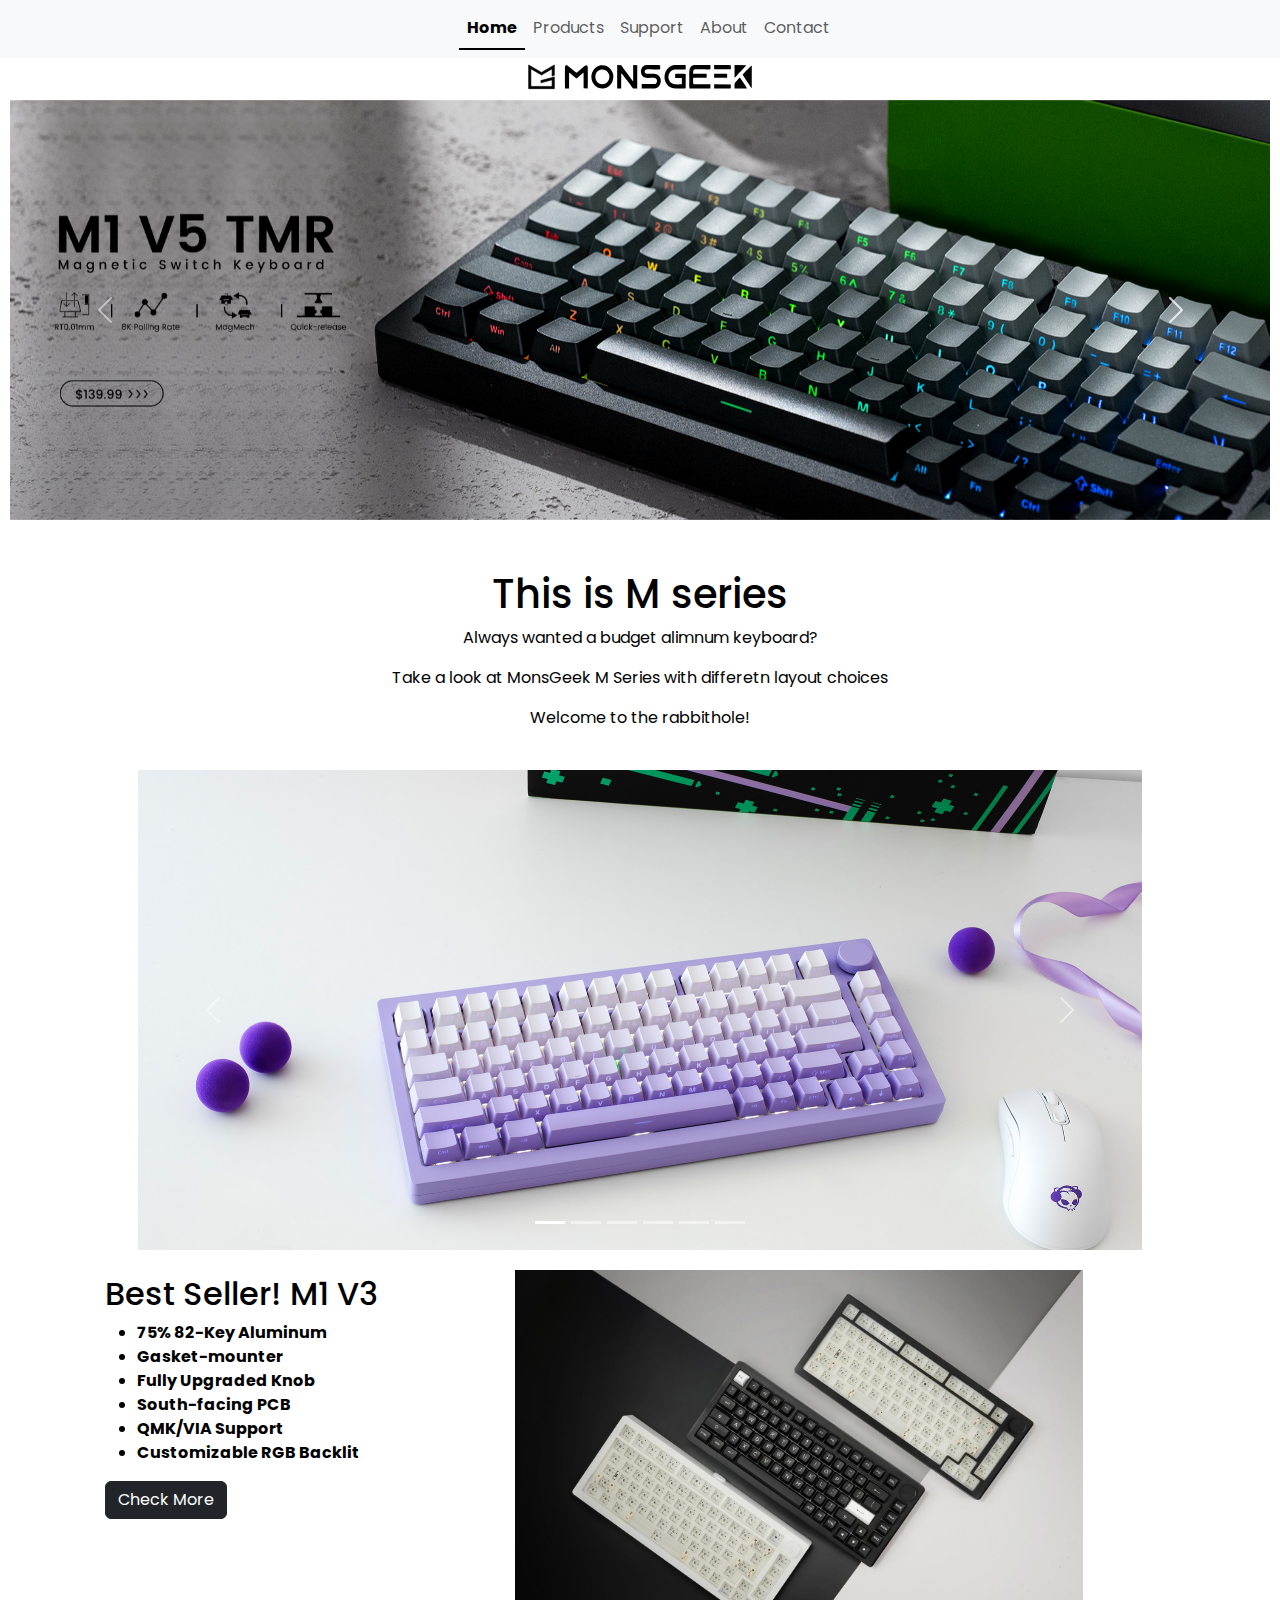
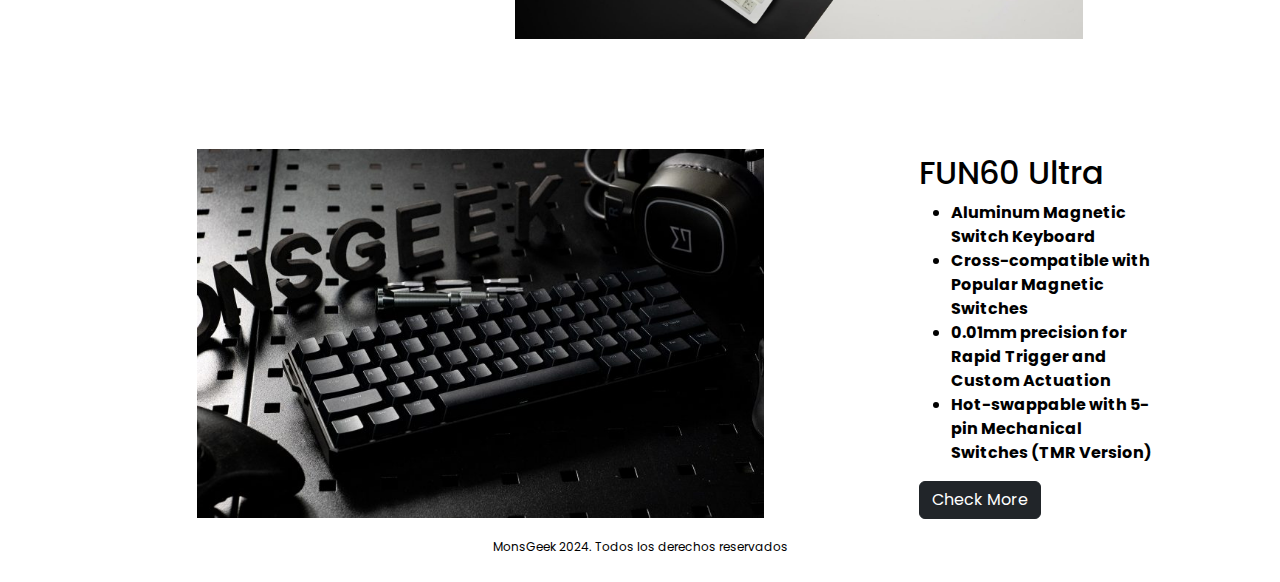
==== index.html @ 3d8e10d7 "first commit" ====
<!DOCTYPE html>
<html lang="en">

<head>
    <meta charset="UTF-8" />
    <meta name="viewport" content="width=device-width, initial-scale=1.0" />
    <meta name="description" content="Teclados mecanicos de aluminuo" />
    <meta name="keywords" content="Teclado, mecanico, switches, Hot-swappable, MonsGeek" />
    <!-- Link css -->
    <link rel="stylesheet" href="./css/style.css" />
    <!-- Fonts -->
    <link rel="preconnect" href="https://fonts.googleapis.com" />
    <link rel="preconnect" href="https://fonts.gstatic.com" crossorigin />
    <link
        href="https://fonts.googleapis.com/css2?family=Poppins:ital,wght@0,100;0,200;0,300;0,400;0,500;0,600;0,700;0,800;0,900;1,100;1,200;1,300;1,400;1,500;1,600;1,700;1,800;1,900&display=swap"
        rel="stylesheet" />
    <!-- Link al css de bootstrap -->
    <link href="https://cdn.jsdelivr.net/npm/bootstrap@5.3.3/dist/css/bootstrap.min.css" rel="stylesheet"
        integrity="sha384-QWTKZyjpPEjISv5WaRU9OFeRpok6YctnYmDr5pNlyT2bRjXh0JMhjY6hW+ALEwIH" crossorigin="anonymous" />

    <title>MonsGeek</title>
</head>

<body>
    <!-- Banner principal -->
    <header>
        <img class="logo" src="./img/logo.svg" alt="MonsGeek" />

        <!-- Barra de navegacion -->
        <nav class="navbar navbar-expand-lg bg-body-tertiary fixed-top nav-underline">
            <div class="container-fluid">
                <a class="navbar-brand" href="#"></a>
                <button class="navbar-toggler" type="button" data-bs-toggle="collapse" data-bs-target="#navbarNav"
                    aria-controls="navbarNav" aria-expanded="false" aria-label="Toggle navigation">
                    <span class="navbar-toggler-icon"></span>
                </button>
                <div class="collapse navbar-collapse justify-content-center" id="navbarNav">
                    <ul class="navbar-nav">
                        <li class="nav-item">
                            <a class="nav-link active" aria-current="page" href="./index.html">Home</a>
                        </li>
                        <li class="nav-item">
                            <a class="nav-link" href="./pages/products.html">Products</a>
                        </li>
                        <li class="nav-item">
                            <a class="nav-link" href="./pages/support.html">Support</a>
                        </li>
                        <li class="nav-item">
                            <a class="nav-link" href="./pages/about.html">About</a>
                        </li>
                        <li class="nav-item">
                            <a class="nav-link" href="./pages/contact.html">Contact</a>
                        </li>
                    </ul>
                </div>
            </div>
        </nav>
    </header>

    <!-- Contenido principal -->
    <main>
        <div class="banner">
            <div id="carouselExampleRide" class="carousel slide" data-bs-ride="carousel">
                <div class="carousel-inner">
                    <div class="carousel-item active">
                        <img src="./img/carrousel-1.jpg" class="d-block w-100" alt="Teclado MonsGeek M1 V5 TMR" />
                    </div>
                    <div class="carousel-item">
                        <img src="./img/carrousel-1-2.jpg" class="d-block w-100" alt="Teclado MonsGeek FUN60" />
                    </div>
                    <div class="carousel-item">
                        <img src="./img/carrousel-1-3.jpg" class="d-block w-100" alt="Teclado MonsGeek M1 V5 blanco" />
                    </div>
                    <div class="carousel-item">
                        <img src="./img/carrousel-1-4.jpg" class="d-block w-100"
                            alt="Teclado MonsGeek barebones oferta 15%" />
                    </div>
                </div>
                <button class="carousel-control-prev" type="button" data-bs-target="#carouselExampleRide"
                    data-bs-slide="prev">
                    <span class="carousel-control-prev-icon" aria-hidden="true"></span>
                    <span class="visually-hidden">Previous</span>
                </button>
                <button class="carousel-control-next" type="button" data-bs-target="#carouselExampleRide"
                    data-bs-slide="next">
                    <span class="carousel-control-next-icon" aria-hidden="true"></span>
                    <span class="visually-hidden">Next</span>
                </button>
                <button class="carousel-control-next" type="button" data-bs-target="#carouselExampleRide"
                    data-bs-slide="next">
                    <span class="carousel-control-next-icon" aria-hidden="true"></span>
                    <span class="visually-hidden">Next</span>
                </button>
            </div>
        </div>
        <div class="container">
            <div class="item-1">
                <h1>This is M series</h1>
                <p>Always wanted a budget alimnum keyboard?</p>
                <p>Take a look at MonsGeek M Series with differetn layout choices</p>
                <p>Welcome to the rabbithole!</p>
            </div>
            <div class="item-2">
                <div id="carouselExampleIndicators" class="carousel slide">
                    <div class="carousel-indicators">
                        <button type="button" data-bs-target="#carouselExampleIndicators" data-bs-slide-to="0"
                            class="active" aria-current="true" aria-label="Slide 1"></button>
                        <button type="button" data-bs-target="#carouselExampleIndicators" data-bs-slide-to="1"
                            aria-label="Slide 2"></button>
                        <button type="button" data-bs-target="#carouselExampleIndicators" data-bs-slide-to="2"
                            aria-label="Slide 3"></button>
                        <button type="button" data-bs-target="#carouselExampleIndicators" data-bs-slide-to="3"
                            aria-label="Slide 4"></button>
                        <button type="button" data-bs-target="#carouselExampleIndicators" data-bs-slide-to="4"
                            aria-label="Slide 5"></button>
                        <button type="button" data-bs-target="#carouselExampleIndicators" data-bs-slide-to="5"
                            aria-label="Slide 6"></button>
                    </div>
                    <div class="carousel-inner">
                        <div class="carousel-item active">
                            <img src="./img/carrousel-2.jpg" class="d-block w-100" alt="teclado MonsGeek violeta" />
                        </div>
                        <div class="carousel-item">
                            <img src="./img/carrousel-2-2.jpg" class="d-block w-100"
                                alt="Teclado MonsGeek keycaps multicolor" />
                        </div>
                        <div class="carousel-item">
                            <img src="./img/carrousel-2-3.jpg" class="d-block w-100"
                                alt=" Teclado MonsGeek violeta keycaps multicolor" />
                        </div>
                        <div class="carousel-item">
                            <img src="./img/carrousel-2-4.jpg" class="d-block w-100"
                                alt=" Teclado MonsGeek plateado keycaps multicolor" />
                        </div>
                        <div class="carousel-item">
                            <img src="./img/carrousel-2-5.jpg" class="d-block w-100"
                                alt=" Teclado MonsGeek negro ergonomico" />
                        </div>
                        <div class="carousel-item">
                            <img src="./img/carrousel-2-6.jpg" class="d-block w-100"
                                alt=" Teclado MonsGeek negro keycaps fade" />
                        </div>
                    </div>
                    <button class="carousel-control-prev" type="button" data-bs-target="#carouselExampleIndicators"
                        data-bs-slide="prev">
                        <span class="carousel-control-prev-icon" aria-hidden="true"></span>
                        <span class="visually-hidden">Previous</span>
                    </button>
                    <button class="carousel-control-next" type="button" data-bs-target="#carouselExampleIndicators"
                        data-bs-slide="next">
                        <span class="carousel-control-next-icon" aria-hidden="true"></span>
                        <span class="visually-hidden">Next</span>
                    </button>
                </div>
            </div>

            <div class="item-4">
                <h2>Best Seller! M1 V3</h2>
                <ul class="listas">
                    <li>75% 82-Key Aluminum</li>
                    <li>Gasket-mounter</li>
                    <li>Fully Upgraded Knob</li>
                    <li>South-facing PCB</li>
                    <li>QMK/VIA Support</li>
                    <li>Customizable RGB Backlit</li>
                </ul>
                <button type="submit" class="btn btn-dark">Check More</button>
            </div>
            <div class="item-3">
                <img src="./img/image-home1.jpg" alt="tres teclados" />
            </div>

            <div class="item-6 w-75">
                <h2>FUN60 Ultra</h2>
                <ul class="listas">
                    <li>Aluminum Magnetic Switch Keyboard</li>
                    <li>Cross-compatible with Popular Magnetic Switches</li>
                    <li>0.01mm precision for Rapid Trigger and Custom Actuation</li>
                    <li>Hot-swappable with 5-pin Mechanical Switches (TMR Version)</li>
                </ul>
                <button type="submit" class="btn btn-dark">Check More</button>
            </div>
            <div class="item-5">
                <img src="./img/FUN60-Ultra-768x499.jpg" alt="Teclado MonsGeek FUN60 negro" />
            </div>
        </div>
    </main>

    <!-- Scrip de Bootstrap-->
    <script src="https://cdn.jsdelivr.net/npm/bootstrap@5.3.3/dist/js/bootstrap.bundle.min.js"
        integrity="sha384-YvpcrYf0tY3lHB60NNkmXc5s9fDVZLESaAA55NDzOxhy9GkcIdslK1eN7N6jIeHz"
        crossorigin="anonymous">
    </script>

    <!-- Script de JS -->
    <script src="./js/main.js"></script>

    <!-- Pie de pagina -->
    <footer>
        <p>MonsGeek 2024. Todos los derechos reservados</p>
    </footer>
</body>

</html>
---- css/style.css ----
body {
  background-color: #f5f5f6;
  padding-top: 70px;
  font-size: 16px;
  padding: 10px;
  margin: 30px;
}

img {
  width: 100%;
  height: auto;
  display: block;
  margin: auto;
}

header {
  text-align: center;
  padding-top: 40px;
}
header nav ul li a {
  color: #000000;
  text-decoration: none;
  font-size: 12px;
  background-color: #f5f5f6;
  font-family: "Poppins", serif;
  font-weight: 500;
}

main {
  text-align: center;
  color: #000000;
  font-family: "Poppins", serif;
  font-weight: 400;
}
main h1 {
  margin-top: 50px;
}
main h2 {
  margin-top: 25px;
}
main .form {
  text-align: start;
}
main .producto {
  width: 70%;
  width: 100%;
  height: auto;
}
main .video {
  display: block;
  margin: 50px auto;
  width: 300px 100%;
  height: 170px auto;
  margin-top: 50px;
}
main .item-3,
main .item-5 {
  padding: 20px;
}
main .item-4,
main .item-6 {
  font-weight: bold;
  justify-items: left;
  text-align: left;
}
main .listas {
  justify-items: left;
}
main .titulo {
  padding: 20px;
}
main .preguntas {
  text-align: left;
}

footer {
  color: #000000;
  font-family: "Poppins", serif;
  font-weight: 400;
  font-size: 12px;
  text-align: center;
}

@media (min-width: 600px) {
  img {
    width: 90%;
  }
  .logo {
    width: 30%;
  }
  .producto {
    width: 50%;
    height: 50%;
  }
  .video {
    width: 600px;
    height: 340px;
    margin-top: 50px;
  }
}
@media (min-width: 1024px) {
  img {
    width: 75%;
  }
  .logo {
    width: 20%;
  }
  .producto {
    width: 25%;
    height: 25%;
  }
  .productos-main {
    display: flex;
    justify-content: center;
    align-items: center;
    flex-direction: column;
  }
  .video {
    width: 1000px;
    height: 600px;
    margin-top: 50px;
  }
  .container {
    display: grid;
    grid-template-columns: repeat(7, 1fr);
    grid-template-rows: 250px repeat(2, 1fr);
    justify-items: center;
  }
  .container .item-1 {
    grid-column: 1/8;
  }
  .container .item-2 {
    grid-column: 1/8;
    justify-content: center;
    width: 90%;
  }
  .container .item-3 {
    grid-column: 3/8;
  }
  .container .item-4 {
    grid-column: 1/3;
  }
  .container .item-5 {
    grid-column: 1/6;
    grid-row: 4/6;
  }
  .container .item-6 {
    grid-column: 6/8;
  }
  .container .listas {
    justify-items: left;
  }
  .container .formulario {
    padding: 75px;
  }
}

/*# sourceMappingURL=style.css.map */
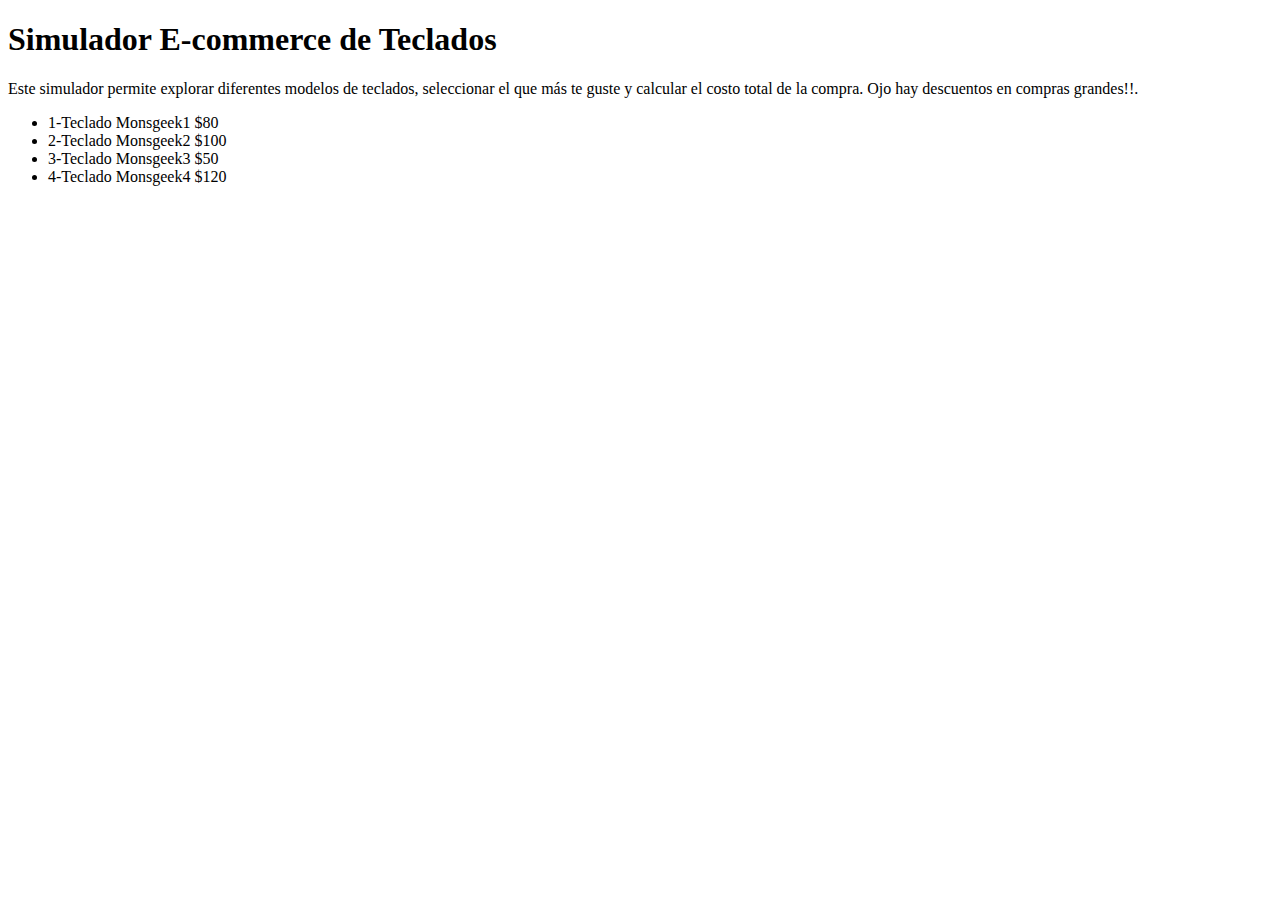
==== commit b4dec10f: "Simulador e-commerce" ====
--- a/index.html
+++ b/index.html
@@ -2,203 +2,29 @@
 <html lang="en">
 
 <head>
-    <meta charset="UTF-8" />
-    <meta name="viewport" content="width=device-width, initial-scale=1.0" />
-    <meta name="description" content="Teclados mecanicos de aluminuo" />
-    <meta name="keywords" content="Teclado, mecanico, switches, Hot-swappable, MonsGeek" />
-    <!-- Link css -->
-    <link rel="stylesheet" href="./css/style.css" />
-    <!-- Fonts -->
-    <link rel="preconnect" href="https://fonts.googleapis.com" />
-    <link rel="preconnect" href="https://fonts.gstatic.com" crossorigin />
-    <link
-        href="https://fonts.googleapis.com/css2?family=Poppins:ital,wght@0,100;0,200;0,300;0,400;0,500;0,600;0,700;0,800;0,900;1,100;1,200;1,300;1,400;1,500;1,600;1,700;1,800;1,900&display=swap"
-        rel="stylesheet" />
-    <!-- Link al css de bootstrap -->
-    <link href="https://cdn.jsdelivr.net/npm/bootstrap@5.3.3/dist/css/bootstrap.min.css" rel="stylesheet"
-        integrity="sha384-QWTKZyjpPEjISv5WaRU9OFeRpok6YctnYmDr5pNlyT2bRjXh0JMhjY6hW+ALEwIH" crossorigin="anonymous" />
-
-    <title>MonsGeek</title>
+    <meta charset="UTF-8">
+    <meta name="viewport" content="width=device-width, initial-scale=1.0">
+    <title>Monsgeek</title>
+    <script async src="simulador.js"></script>
 </head>
 
 <body>
-    <!-- Banner principal -->
-    <header>
-        <img class="logo" src="./img/logo.svg" alt="MonsGeek" />
+    <h1>Simulador E-commerce de Teclados</h1>
+    <p>
+        Este simulador permite explorar diferentes modelos de teclados, seleccionar el que más te guste y calcular el
+        costo total de la compra.
+        Ojo hay descuentos en compras grandes!!.
+    </p>
+    <p>
+    <ul>
+        <li>1-Teclado Monsgeek1 $80</li>
+        <li>2-Teclado Monsgeek2 $100</li>
+        <li>3-Teclado Monsgeek3 $50</li>
+        <li>4-Teclado Monsgeek4 $120</li>
+    </ul>
+    </p>
 
-        <!-- Barra de navegacion -->
-        <nav class="navbar navbar-expand-lg bg-body-tertiary fixed-top nav-underline">
-            <div class="container-fluid">
-                <a class="navbar-brand" href="#"></a>
-                <button class="navbar-toggler" type="button" data-bs-toggle="collapse" data-bs-target="#navbarNav"
-                    aria-controls="navbarNav" aria-expanded="false" aria-label="Toggle navigation">
-                    <span class="navbar-toggler-icon"></span>
-                </button>
-                <div class="collapse navbar-collapse justify-content-center" id="navbarNav">
-                    <ul class="navbar-nav">
-                        <li class="nav-item">
-                            <a class="nav-link active" aria-current="page" href="./index.html">Home</a>
-                        </li>
-                        <li class="nav-item">
-                            <a class="nav-link" href="./pages/products.html">Products</a>
-                        </li>
-                        <li class="nav-item">
-                            <a class="nav-link" href="./pages/support.html">Support</a>
-                        </li>
-                        <li class="nav-item">
-                            <a class="nav-link" href="./pages/about.html">About</a>
-                        </li>
-                        <li class="nav-item">
-                            <a class="nav-link" href="./pages/contact.html">Contact</a>
-                        </li>
-                    </ul>
-                </div>
-            </div>
-        </nav>
-    </header>
 
-    <!-- Contenido principal -->
-    <main>
-        <div class="banner">
-            <div id="carouselExampleRide" class="carousel slide" data-bs-ride="carousel">
-                <div class="carousel-inner">
-                    <div class="carousel-item active">
-                        <img src="./img/carrousel-1.jpg" class="d-block w-100" alt="Teclado MonsGeek M1 V5 TMR" />
-                    </div>
-                    <div class="carousel-item">
-                        <img src="./img/carrousel-1-2.jpg" class="d-block w-100" alt="Teclado MonsGeek FUN60" />
-                    </div>
-                    <div class="carousel-item">
-                        <img src="./img/carrousel-1-3.jpg" class="d-block w-100" alt="Teclado MonsGeek M1 V5 blanco" />
-                    </div>
-                    <div class="carousel-item">
-                        <img src="./img/carrousel-1-4.jpg" class="d-block w-100"
-                            alt="Teclado MonsGeek barebones oferta 15%" />
-                    </div>
-                </div>
-                <button class="carousel-control-prev" type="button" data-bs-target="#carouselExampleRide"
-                    data-bs-slide="prev">
-                    <span class="carousel-control-prev-icon" aria-hidden="true"></span>
-                    <span class="visually-hidden">Previous</span>
-                </button>
-                <button class="carousel-control-next" type="button" data-bs-target="#carouselExampleRide"
-                    data-bs-slide="next">
-                    <span class="carousel-control-next-icon" aria-hidden="true"></span>
-                    <span class="visually-hidden">Next</span>
-                </button>
-                <button class="carousel-control-next" type="button" data-bs-target="#carouselExampleRide"
-                    data-bs-slide="next">
-                    <span class="carousel-control-next-icon" aria-hidden="true"></span>
-                    <span class="visually-hidden">Next</span>
-                </button>
-            </div>
-        </div>
-        <div class="container">
-            <div class="item-1">
-                <h1>This is M series</h1>
-                <p>Always wanted a budget alimnum keyboard?</p>
-                <p>Take a look at MonsGeek M Series with differetn layout choices</p>
-                <p>Welcome to the rabbithole!</p>
-            </div>
-            <div class="item-2">
-                <div id="carouselExampleIndicators" class="carousel slide">
-                    <div class="carousel-indicators">
-                        <button type="button" data-bs-target="#carouselExampleIndicators" data-bs-slide-to="0"
-                            class="active" aria-current="true" aria-label="Slide 1"></button>
-                        <button type="button" data-bs-target="#carouselExampleIndicators" data-bs-slide-to="1"
-                            aria-label="Slide 2"></button>
-                        <button type="button" data-bs-target="#carouselExampleIndicators" data-bs-slide-to="2"
-                            aria-label="Slide 3"></button>
-                        <button type="button" data-bs-target="#carouselExampleIndicators" data-bs-slide-to="3"
-                            aria-label="Slide 4"></button>
-                        <button type="button" data-bs-target="#carouselExampleIndicators" data-bs-slide-to="4"
-                            aria-label="Slide 5"></button>
-                        <button type="button" data-bs-target="#carouselExampleIndicators" data-bs-slide-to="5"
-                            aria-label="Slide 6"></button>
-                    </div>
-                    <div class="carousel-inner">
-                        <div class="carousel-item active">
-                            <img src="./img/carrousel-2.jpg" class="d-block w-100" alt="teclado MonsGeek violeta" />
-                        </div>
-                        <div class="carousel-item">
-                            <img src="./img/carrousel-2-2.jpg" class="d-block w-100"
-                                alt="Teclado MonsGeek keycaps multicolor" />
-                        </div>
-                        <div class="carousel-item">
-                            <img src="./img/carrousel-2-3.jpg" class="d-block w-100"
-                                alt=" Teclado MonsGeek violeta keycaps multicolor" />
-                        </div>
-                        <div class="carousel-item">
-                            <img src="./img/carrousel-2-4.jpg" class="d-block w-100"
-                                alt=" Teclado MonsGeek plateado keycaps multicolor" />
-                        </div>
-                        <div class="carousel-item">
-                            <img src="./img/carrousel-2-5.jpg" class="d-block w-100"
-                                alt=" Teclado MonsGeek negro ergonomico" />
-                        </div>
-                        <div class="carousel-item">
-                            <img src="./img/carrousel-2-6.jpg" class="d-block w-100"
-                                alt=" Teclado MonsGeek negro keycaps fade" />
-                        </div>
-                    </div>
-                    <button class="carousel-control-prev" type="button" data-bs-target="#carouselExampleIndicators"
-                        data-bs-slide="prev">
-                        <span class="carousel-control-prev-icon" aria-hidden="true"></span>
-                        <span class="visually-hidden">Previous</span>
-                    </button>
-                    <button class="carousel-control-next" type="button" data-bs-target="#carouselExampleIndicators"
-                        data-bs-slide="next">
-                        <span class="carousel-control-next-icon" aria-hidden="true"></span>
-                        <span class="visually-hidden">Next</span>
-                    </button>
-                </div>
-            </div>
-
-            <div class="item-4">
-                <h2>Best Seller! M1 V3</h2>
-                <ul class="listas">
-                    <li>75% 82-Key Aluminum</li>
-                    <li>Gasket-mounter</li>
-                    <li>Fully Upgraded Knob</li>
-                    <li>South-facing PCB</li>
-                    <li>QMK/VIA Support</li>
-                    <li>Customizable RGB Backlit</li>
-                </ul>
-                <button type="submit" class="btn btn-dark">Check More</button>
-            </div>
-            <div class="item-3">
-                <img src="./img/image-home1.jpg" alt="tres teclados" />
-            </div>
-
-            <div class="item-6 w-75">
-                <h2>FUN60 Ultra</h2>
-                <ul class="listas">
-                    <li>Aluminum Magnetic Switch Keyboard</li>
-                    <li>Cross-compatible with Popular Magnetic Switches</li>
-                    <li>0.01mm precision for Rapid Trigger and Custom Actuation</li>
-                    <li>Hot-swappable with 5-pin Mechanical Switches (TMR Version)</li>
-                </ul>
-                <button type="submit" class="btn btn-dark">Check More</button>
-            </div>
-            <div class="item-5">
-                <img src="./img/FUN60-Ultra-768x499.jpg" alt="Teclado MonsGeek FUN60 negro" />
-            </div>
-        </div>
-    </main>
-
-    <!-- Scrip de Bootstrap-->
-    <script src="https://cdn.jsdelivr.net/npm/bootstrap@5.3.3/dist/js/bootstrap.bundle.min.js"
-        integrity="sha384-YvpcrYf0tY3lHB60NNkmXc5s9fDVZLESaAA55NDzOxhy9GkcIdslK1eN7N6jIeHz"
-        crossorigin="anonymous">
-    </script>
-
-    <!-- Script de JS -->
-    <script src="./js/main.js"></script>
-
-    <!-- Pie de pagina -->
-    <footer>
-        <p>MonsGeek 2024. Todos los derechos reservados</p>
-    </footer>
 </body>
 
 </html>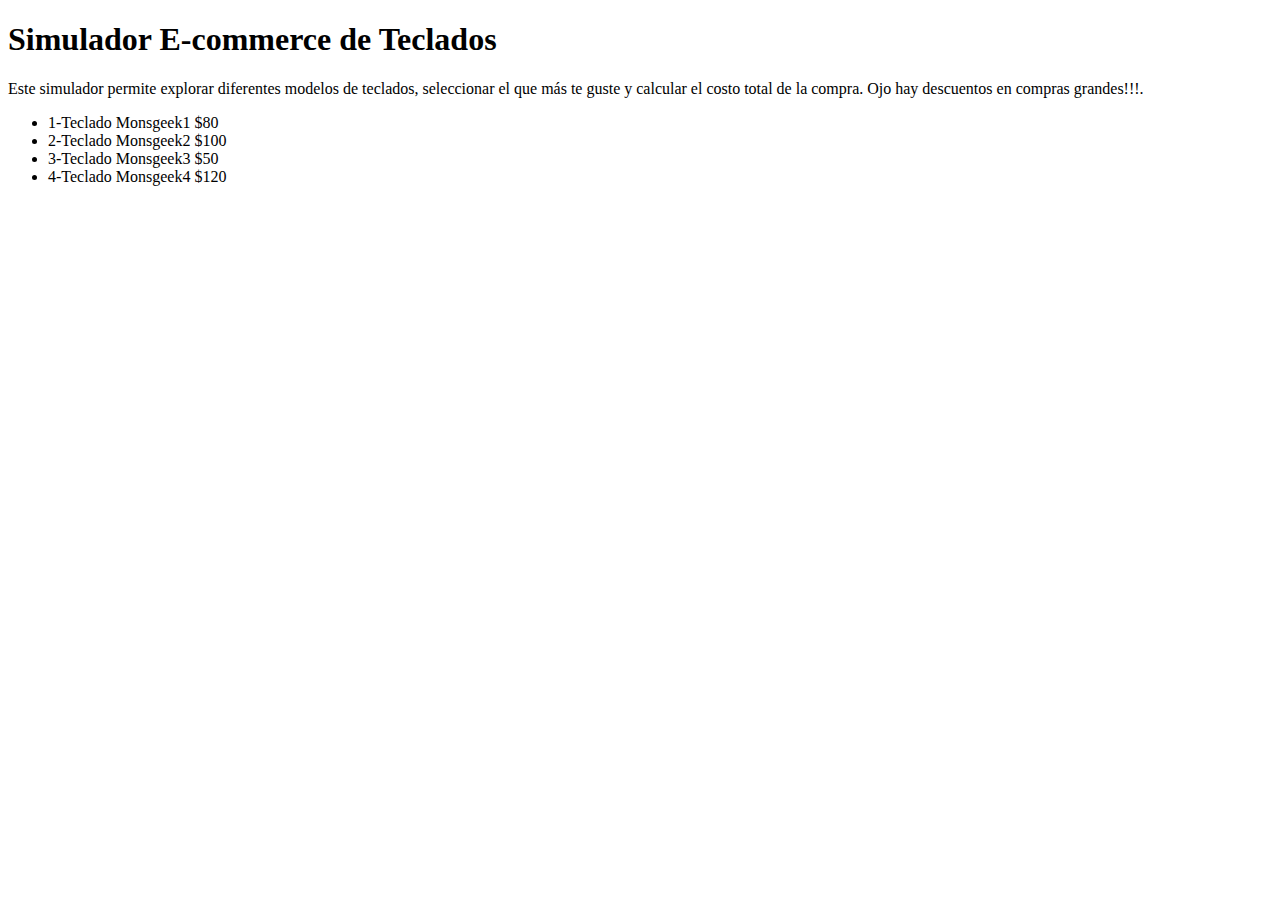
==== commit 35eb904c: "simulador e-commerce" ====
--- a/index.html
+++ b/index.html
@@ -13,7 +13,7 @@
     <p>
         Este simulador permite explorar diferentes modelos de teclados, seleccionar el que más te guste y calcular el
         costo total de la compra.
-        Ojo hay descuentos en compras grandes!!.
+        Ojo hay descuentos en compras grandes!!!.
     </p>
     <p>
     <ul>
